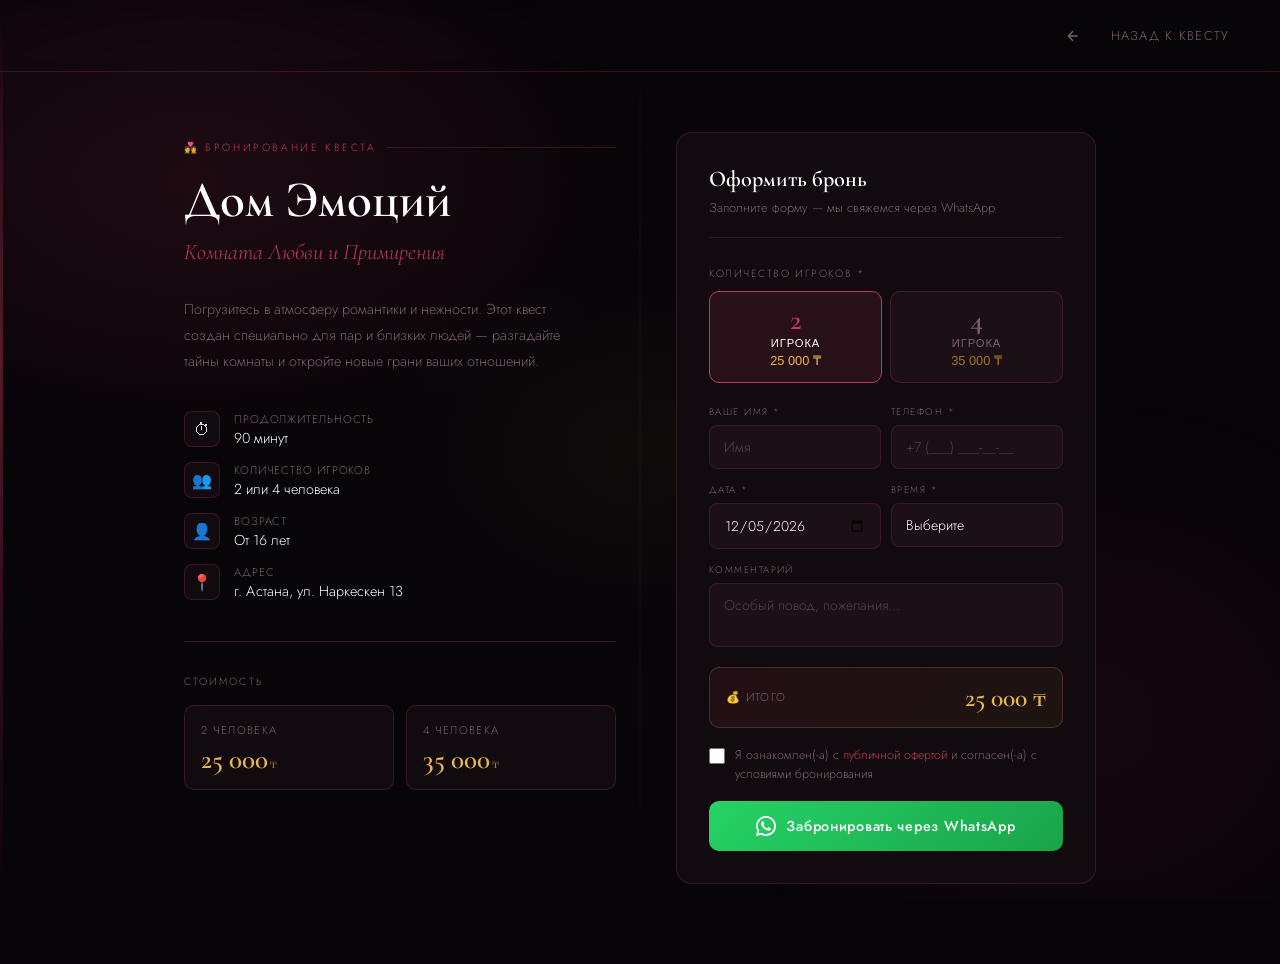
==== emotions-booking.html @ 2774114e "Add files via upload" ====
<!DOCTYPE html>
<html lang="ru">
<head>
  <meta charset="UTF-8">
  <meta name="viewport" content="width=device-width, initial-scale=1.0">
  <title>Бронирование — Дом Эмоций | Epic Quest Astana</title>
  <link rel="preconnect" href="https://fonts.googleapis.com">
  <link href="https://fonts.googleapis.com/css2?family=Cormorant+Garamond:ital,wght@0,400;0,600;1,400&family=Jost:wght@300;400;500;600&display=swap" rel="stylesheet">
  <style>
    /* ── ПЕРЕМЕННЫЕ ── */
    :root {
      --rose:     #c1395b;
      --rose-dim: #8a2040;
      --gold:     #e8b84b;
      --gold-dim: #a07820;
      --bg:       #080509;
      --bg2:      #110a0e;
      --bg3:      #1c1017;
      --border:   rgba(193,57,91,.25);
      --text:     #e8dde2;
      --muted:    #7a6070;
      --white:    #ffffff;
    }

    *, *::before, *::after { box-sizing: border-box; margin: 0; padding: 0; }

    html { scroll-behavior: smooth; }

    body {
      background: var(--bg);
      color: var(--text);
      font-family: 'Jost', sans-serif;
      font-weight: 300;
      min-height: 100vh;
      overflow-x: hidden;
    }

    /* ── ФОН — АТМОСФЕРА ── */
    body::before {
      content: '';
      position: fixed;
      inset: 0;
      background:
        radial-gradient(ellipse 60% 50% at 15% 20%, rgba(193,57,91,.12) 0%, transparent 60%),
        radial-gradient(ellipse 50% 60% at 85% 80%, rgba(120,30,60,.10) 0%, transparent 60%),
        radial-gradient(ellipse 30% 30% at 50% 50%, rgba(232,184,75,.04) 0%, transparent 70%);
      pointer-events: none;
      z-index: 0;
    }

    /* Тонкие линии декора */
    body::after {
      content: '';
      position: fixed;
      top: 0; left: 50%;
      transform: translateX(-50%);
      width: 1px;
      height: 100vh;
      background: linear-gradient(to bottom, transparent, rgba(193,57,91,.15) 30%, rgba(193,57,91,.15) 70%, transparent);
      pointer-events: none;
      z-index: 0;
    }

    /* ── ШАПКА ── */
    .page-header {
      position: relative;
      z-index: 10;
      padding: 24px 40px;
      display: flex;
      align-items: center;
      justify-content: space-between;
      border-bottom: 1px solid var(--border);
      backdrop-filter: blur(8px);
    }

    .logo-link {
      text-decoration: none;
      display: flex;
      align-items: center;
      gap: 12px;
    }

    .logo-icon {
      width: 36px; height: 36px;
      background: var(--rose);
      border-radius: 50%;
      display: flex; align-items: center; justify-content: center;
      font-size: 1rem;
    }

    .logo-text {
      font-family: 'Cormorant Garamond', serif;
      font-size: 1.1rem;
      font-weight: 600;
      color: var(--white);
      letter-spacing: .05em;
    }

    .back-btn {
      display: flex;
      align-items: center;
      gap: 8px;
      color: var(--muted);
      text-decoration: none;
      font-size: .8rem;
      letter-spacing: .1em;
      text-transform: uppercase;
      transition: color .2s;
    }
    .back-btn:hover { color: var(--rose); }
    .back-btn svg { transition: transform .2s; }
    .back-btn:hover svg { transform: translateX(-3px); }

    /* ── ОСНОВНОЙ КОНТЕНТ ── */
    .page-wrap {
      position: relative;
      z-index: 10;
      max-width: 960px;
      margin: 0 auto;
      padding: 60px 24px 80px;
      display: grid;
      grid-template-columns: 1fr 420px;
      gap: 60px;
      align-items: start;
    }

    /* ── ЛЕВАЯ КОЛОНКА — ИНФОРМАЦИЯ ── */
    .info-col {
      padding-top: 8px;
    }

    .eyebrow {
      font-size: .65rem;
      letter-spacing: .25em;
      text-transform: uppercase;
      color: var(--rose);
      margin-bottom: 16px;
      display: flex;
      align-items: center;
      gap: 10px;
    }
    .eyebrow::after {
      content: '';
      flex: 1;
      height: 1px;
      background: var(--border);
    }

    .quest-title {
      font-family: 'Cormorant Garamond', serif;
      font-size: clamp(2.2rem, 4vw, 3.2rem);
      font-weight: 600;
      color: var(--white);
      line-height: 1.15;
      margin-bottom: 8px;
    }

    .quest-subtitle {
      font-family: 'Cormorant Garamond', serif;
      font-size: clamp(1.1rem, 2vw, 1.4rem);
      font-style: italic;
      color: var(--rose);
      margin-bottom: 32px;
    }

    .quest-desc {
      font-size: .9rem;
      color: var(--muted);
      line-height: 1.8;
      margin-bottom: 36px;
      max-width: 380px;
    }

    /* Метаданные */
    .meta-list {
      list-style: none;
      display: flex;
      flex-direction: column;
      gap: 14px;
      margin-bottom: 40px;
    }

    .meta-item {
      display: flex;
      align-items: center;
      gap: 14px;
      font-size: .85rem;
    }

    .meta-icon {
      width: 36px; height: 36px;
      border: 1px solid var(--border);
      border-radius: 8px;
      display: flex; align-items: center; justify-content: center;
      font-size: 1rem;
      flex-shrink: 0;
      background: var(--bg2);
    }

    .meta-label { color: var(--muted); font-size: .7rem; letter-spacing: .08em; text-transform: uppercase; }
    .meta-val   { color: var(--white); font-size: .9rem; margin-top: 1px; }

    /* Разделитель цен */
    .price-showcase {
      border-top: 1px solid var(--border);
      padding-top: 32px;
    }

    .price-showcase-title {
      font-size: .65rem;
      letter-spacing: .2em;
      text-transform: uppercase;
      color: var(--muted);
      margin-bottom: 16px;
    }

    .price-options {
      display: grid;
      grid-template-columns: 1fr 1fr;
      gap: 12px;
    }

    .price-option {
      background: var(--bg2);
      border: 1px solid var(--border);
      border-radius: 10px;
      padding: 16px;
      transition: border-color .2s;
    }
    .price-option:hover { border-color: var(--rose-dim); }

    .price-option-people {
      font-size: .7rem;
      letter-spacing: .12em;
      text-transform: uppercase;
      color: var(--muted);
      margin-bottom: 8px;
    }

    .price-option-amount {
      font-family: 'Cormorant Garamond', serif;
      font-size: 1.7rem;
      font-weight: 600;
      color: var(--gold);
      line-height: 1;
    }

    .price-option-currency {
      font-size: .85rem;
      color: var(--gold-dim);
      margin-left: 2px;
    }

    /* ── ПРАВАЯ КОЛОНКА — ФОРМА ── */
    .form-col {
      background: var(--bg2);
      border: 1px solid var(--border);
      border-radius: 16px;
      padding: 32px;
      position: sticky;
      top: 24px;
    }

    .form-heading {
      font-family: 'Cormorant Garamond', serif;
      font-size: 1.4rem;
      font-weight: 600;
      color: var(--white);
      margin-bottom: 6px;
    }
    .form-subheading {
      font-size: .8rem;
      color: var(--muted);
      margin-bottom: 28px;
      padding-bottom: 20px;
      border-bottom: 1px solid var(--border);
    }

    /* Выбор количества игроков */
    .players-label {
      font-size: .65rem;
      letter-spacing: .15em;
      text-transform: uppercase;
      color: var(--muted);
      margin-bottom: 10px;
    }

    .players-toggle {
      display: grid;
      grid-template-columns: 1fr 1fr;
      gap: 8px;
      margin-bottom: 22px;
    }

    .player-btn {
      background: var(--bg3);
      border: 1px solid var(--border);
      border-radius: 10px;
      padding: 14px 12px;
      cursor: pointer;
      text-align: center;
      transition: all .2s;
      color: var(--muted);
    }
    .player-btn:hover {
      border-color: var(--rose-dim);
      color: var(--text);
    }
    .player-btn.active {
      background: rgba(193,57,91,.12);
      border-color: var(--rose);
      color: var(--white);
    }

    .player-btn-count {
      font-family: 'Cormorant Garamond', serif;
      font-size: 1.8rem;
      font-weight: 600;
      line-height: 1;
      margin-bottom: 2px;
    }
    .player-btn.active .player-btn-count { color: var(--rose); }

    .player-btn-label {
      font-size: .7rem;
      letter-spacing: .08em;
      text-transform: uppercase;
    }

    .player-btn-price {
      font-size: .8rem;
      color: var(--gold-dim);
      margin-top: 4px;
    }
    .player-btn.active .player-btn-price { color: var(--gold); }

    /* Поля */
    .field-row {
      display: grid;
      grid-template-columns: 1fr 1fr;
      gap: 10px;
    }

    .field {
      margin-bottom: 14px;
    }

    .field label {
      display: block;
      font-size: .6rem;
      letter-spacing: .15em;
      text-transform: uppercase;
      color: var(--muted);
      margin-bottom: 6px;
    }

    .field input,
    .field select,
    .field textarea {
      width: 100%;
      background: var(--bg3);
      border: 1px solid rgba(193,57,91,.2);
      border-radius: 8px;
      color: var(--white);
      padding: 11px 14px;
      font-family: 'Jost', sans-serif;
      font-size: .88rem;
      font-weight: 300;
      outline: none;
      transition: border-color .2s, background .2s;
      appearance: none;
    }
    .field input::placeholder,
    .field textarea::placeholder { color: rgba(122,96,112,.6); }
    .field input:focus,
    .field select:focus,
    .field textarea:focus {
      border-color: var(--rose);
      background: rgba(193,57,91,.06);
    }
    .field select option { background: #1c1017; }
    .field textarea { resize: none; }

    /* Итог */
    .price-total-box {
      background: linear-gradient(135deg, rgba(193,57,91,.1), rgba(232,184,75,.06));
      border: 1px solid rgba(232,184,75,.2);
      border-radius: 10px;
      padding: 14px 16px;
      display: flex;
      justify-content: space-between;
      align-items: center;
      margin-bottom: 18px;
    }
    .price-total-label {
      font-size: .7rem;
      letter-spacing: .12em;
      text-transform: uppercase;
      color: var(--muted);
    }
    .price-total-val {
      font-family: 'Cormorant Garamond', serif;
      font-size: 1.6rem;
      font-weight: 600;
      color: var(--gold);
    }

    /* Оферта */
    .agree-row {
      display: flex;
      align-items: flex-start;
      gap: 10px;
      margin-bottom: 18px;
    }
    .agree-row input[type="checkbox"] {
      width: 16px; height: 16px;
      margin-top: 2px;
      accent-color: var(--rose);
      flex-shrink: 0;
      cursor: pointer;
    }
    .agree-row span {
      font-size: .78rem;
      color: var(--muted);
      line-height: 1.5;
    }
    .agree-row a { color: var(--rose); text-decoration: none; }
    .agree-row a:hover { text-decoration: underline; }

    /* Кнопка */
    .btn-book {
      width: 100%;
      padding: 15px;
      background: linear-gradient(135deg, #25d366, #1aa34a);
      color: #fff;
      border: none;
      border-radius: 10px;
      font-family: 'Jost', sans-serif;
      font-size: .9rem;
      font-weight: 500;
      letter-spacing: .05em;
      cursor: pointer;
      display: flex;
      align-items: center;
      justify-content: center;
      gap: 10px;
      transition: opacity .2s, transform .15s;
      position: relative;
      overflow: hidden;
    }
    .btn-book::before {
      content: '';
      position: absolute;
      inset: 0;
      background: linear-gradient(135deg, rgba(255,255,255,.15), transparent);
      opacity: 0;
      transition: opacity .2s;
    }
    .btn-book:hover { opacity: .93; }
    .btn-book:hover::before { opacity: 1; }
    .btn-book:active { transform: scale(.98); }

    /* Ошибка */
    .form-error {
      display: none;
      background: rgba(180,20,50,.15);
      border: 1px solid rgba(193,57,91,.4);
      border-radius: 8px;
      color: #ff9999;
      font-size: .8rem;
      padding: 10px 14px;
      margin-bottom: 14px;
    }
    .form-error.show { display: block; }

    /* ── ДЕКОРАТИВНАЯ ЛИНИЯ СЛЕВА ── */
    .deco-line {
      position: fixed;
      left: 0; top: 0; bottom: 0;
      width: 3px;
      background: linear-gradient(to bottom, transparent, var(--rose) 40%, var(--rose-dim) 60%, transparent);
      opacity: .4;
      z-index: 1;
    }

    /* ── АНИМАЦИИ ВХОДА ── */
    @keyframes fadeUp {
      from { opacity: 0; transform: translateY(20px); }
      to   { opacity: 1; transform: translateY(0); }
    }

    .info-col  { animation: fadeUp .6s ease both; }
    .form-col  { animation: fadeUp .6s .15s ease both; }

    /* ── АДАПТИВ ── */
    @media (max-width: 820px) {
      .page-wrap {
        grid-template-columns: 1fr;
        gap: 40px;
        padding: 40px 20px 60px;
      }
      .form-col { position: static; }
      .page-header { padding: 20px; }
    }

    @media (max-width: 480px) {
      .price-options { grid-template-columns: 1fr; }
      .field-row     { grid-template-columns: 1fr; }
      .quest-title   { font-size: 2rem; }
    }
  </style>
</head>
<body>

<div class="deco-line"></div>

<!-- ШАПКА -->
<header class="page-header">
  <a href="quest.html?id=emotions" class="back-btn">
    <svg width="16" height="16" viewBox="0 0 24 24" fill="none" stroke="currentColor" stroke-width="2">
      <path d="M19 12H5M12 5l-7 7 7 7"/>
    </svg>
    Назад к квесту
  </a>
</header>

<!-- ОСНОВНОЙ КОНТЕНТ -->
<main class="page-wrap">

  <!-- ЛЕВАЯ КОЛОНКА -->
  <div class="info-col">
    <p class="eyebrow">💑 Бронирование квеста</p>

    <h1 class="quest-title">Дом Эмоций</h1>
    <p class="quest-subtitle">Комната Любви и Примирения</p>

    <p class="quest-desc">
      Погрузитесь в атмосферу романтики и нежности. Этот квест создан специально для пар
      и близких людей — разгадайте тайны комнаты и откройте новые грани ваших отношений.
    </p>

    <ul class="meta-list">
      <li class="meta-item">
        <div class="meta-icon">⏱</div>
        <div>
          <div class="meta-label">Продолжительность</div>
          <div class="meta-val">90 минут</div>
        </div>
      </li>
      <li class="meta-item">
        <div class="meta-icon">👥</div>
        <div>
          <div class="meta-label">Количество игроков</div>
          <div class="meta-val">2 или 4 человека</div>
        </div>
      </li>
      <li class="meta-item">
        <div class="meta-icon">👤</div>
        <div>
          <div class="meta-label">Возраст</div>
          <div class="meta-val">От 16 лет</div>
        </div>
      </li>
      <li class="meta-item">
        <div class="meta-icon">📍</div>
        <div>
          <div class="meta-label">Адрес</div>
          <div class="meta-val">г. Астана, ул. Наркескен 13</div>
        </div>
      </li>
    </ul>

    <div class="price-showcase">
      <p class="price-showcase-title">Стоимость</p>
      <div class="price-options">
        <div class="price-option">
          <div class="price-option-people">2 человека</div>
          <div class="price-option-amount">25 000<span class="price-option-currency">₸</span></div>
        </div>
        <div class="price-option">
          <div class="price-option-people">4 человека</div>
          <div class="price-option-amount">35 000<span class="price-option-currency">₸</span></div>
        </div>
      </div>
    </div>
  </div>

  <!-- ПРАВАЯ КОЛОНКА — ФОРМА -->
  <div class="form-col">
    <h2 class="form-heading">Оформить бронь</h2>
    <p class="form-subheading">Заполните форму — мы свяжемся через WhatsApp</p>

    <!-- Выбор игроков -->
    <p class="players-label">Количество игроков *</p>
    <div class="players-toggle">
      <button class="player-btn active" id="btn2" onclick="selectPlayers(2)">
        <div class="player-btn-count">2</div>
        <div class="player-btn-label">игрока</div>
        <div class="player-btn-price">25 000 ₸</div>
      </button>
      <button class="player-btn" id="btn4" onclick="selectPlayers(4)">
        <div class="player-btn-count">4</div>
        <div class="player-btn-label">игрока</div>
        <div class="player-btn-price">35 000 ₸</div>
      </button>
    </div>

    <input type="hidden" id="fPlayers" value="2">

    <!-- Имя и телефон -->
    <div class="field-row">
      <div class="field">
        <label for="fName">Ваше имя *</label>
        <input type="text" id="fName" placeholder="Имя" autocomplete="given-name">
      </div>
      <div class="field">
        <label for="fPhone">Телефон *</label>
        <input type="tel" id="fPhone" placeholder="+7 (___) ___-__-__"
               oninput="formatPhone(this)" autocomplete="tel">
      </div>
    </div>

    <!-- Дата и время -->
    <div class="field-row">
      <div class="field">
        <label for="fDate">Дата *</label>
        <input type="date" id="fDate">
      </div>
      <div class="field">
        <label for="fTime">Время *</label>
        <select id="fTime">
          <option value="">Выберите</option>
          <option>10:00</option><option>11:00</option><option>12:00</option>
            <option>13:00</option><option>14:00</option><option>15:00</option>
            <option>16:00</option><option>17:00</option><option>18:00</option>
            <option>19:00</option><option>20:00</option><option>21:00</option>
            <option>22:00</option><option>23:00</option><option>00:00</option>
            <option>01:00</option><option>02:00</option><option>03:00</option>
        </select>
      </div>
    </div>

    <!-- Комментарий -->
    <div class="field">
      <label for="fComment">Комментарий</label>
      <textarea id="fComment" placeholder="Особый повод, пожелания..." rows="2"></textarea>
    </div>

    <!-- Итог -->
    <div class="price-total-box">
      <span class="price-total-label">💰 Итого</span>
      <span class="price-total-val" id="priceTotal">25 000 ₸</span>
    </div>

    <!-- Ошибка -->
    <div class="form-error" id="formError"></div>

    <!-- Оферта -->
    <div class="agree-row">
      <input type="checkbox" id="agreeCheck">
      <span>Я ознакомлен(-а) с <a href="oferta.html" target="_blank">публичной офертой</a> и согласен(-а) с условиями бронирования</span>
    </div>

    <!-- Кнопка -->
    <button class="btn-book" onclick="sendWhatsApp()">
      <svg width="20" height="20" viewBox="0 0 24 24" fill="currentColor">
        <path d="M17.472 14.382c-.297-.149-1.758-.867-2.03-.967-.273-.099-.471-.148-.67.15-.197.297-.767.966-.94 1.164-.173.199-.347.223-.644.075-.297-.15-1.255-.463-2.39-1.475-.883-.788-1.48-1.761-1.653-2.059-.173-.297-.018-.458.13-.606.134-.133.298-.347.446-.52.149-.174.198-.298.298-.497.099-.198.05-.371-.025-.52-.075-.149-.669-1.612-.916-2.207-.242-.579-.487-.5-.669-.51-.173-.008-.371-.01-.57-.01-.198 0-.52.074-.792.372-.272.297-1.04 1.016-1.04 2.479 0 1.462 1.065 2.875 1.213 3.074.149.198 2.096 3.2 5.077 4.487.709.306 1.262.489 1.694.625.712.227 1.36.195 1.871.118.571-.085 1.758-.719 2.006-1.413.248-.694.248-1.289.173-1.413-.074-.124-.272-.198-.57-.347z"/>
        <path d="M12 0C5.373 0 0 5.373 0 12c0 2.123.554 4.117 1.528 5.847L0 24l6.335-1.509A11.946 11.946 0 0012 24c6.627 0 12-5.373 12-12S18.627 0 12 0zm0 21.818a9.818 9.818 0 01-5.006-1.371l-.36-.214-3.732.889.936-3.617-.235-.372A9.818 9.818 0 1112 21.818z"/>
      </svg>
      Забронировать через WhatsApp
    </button>
  </div>

</main>

<script>
  // ── КОНСТАНТЫ ──
  const WA_NUMBER = '77782836670';
  const PRICES    = { 2: 25000, 4: 35000 };

  // ── ИНИТ ──
  document.addEventListener('DOMContentLoaded', () => {
    const today = new Date().toISOString().split('T')[0];
    const dateInput = document.getElementById('fDate');
    dateInput.min = today;
    dateInput.value = today;
  });

  // ── ВЫБОР ИГРОКОВ ──
  function selectPlayers(n) {
    document.getElementById('fPlayers').value = n;
    document.getElementById('btn2').classList.toggle('active', n === 2);
    document.getElementById('btn4').classList.toggle('active', n === 4);
    document.getElementById('priceTotal').textContent = fmt(PRICES[n]) + ' ₸';
  }

  // ── ФОРМАТИРОВАНИЕ ТЕЛЕФОНА ──
  function formatPhone(input) {
    let v = input.value.replace(/\D/g, '');
    if (!v) { input.value = ''; input.style.borderColor = ''; return; }
    if (v[0] === '8') v = '7' + v.slice(1);
    let r = '';
    if (v[0] === '7') {
      v = v.slice(0, 11);
      r = '+7';
      if (v.length > 1) r += ' (' + v.slice(1, 4);
      if (v.length >= 5) r += ') ' + v.slice(4, 7);
      if (v.length >= 8) r += '-' + v.slice(7, 9);
      if (v.length >= 10) r += '-' + v.slice(9, 11);
    } else {
      r = '+' + v.slice(0, 15);
    }
    input.value = r;
    const digits = v.replace(/\D/g, '');
    input.style.borderColor = digits.length >= 11 ? '#2a7a3a' : '#cc1111';
  }

  // ── ФОРМАТИРОВАНИЕ ЧИСЛА ──
  function fmt(n) {
    return n.toLocaleString('ru-RU');
  }

  // ── ФОРМАТИРОВАНИЕ ДАТЫ ──
  function formatDate(str) {
    if (!str) return '';
    return new Date(str + 'T00:00:00').toLocaleDateString('ru-RU', {
      day: 'numeric', month: 'long', year: 'numeric'
    });
  }

  // ── ОШИБКА ──
  function showError(msg) {
    const el = document.getElementById('formError');
    el.textContent = msg;
    el.classList.add('show');
    clearTimeout(el._t);
    el._t = setTimeout(() => el.classList.remove('show'), 4000);
  }

  // ── ОТПРАВКА В WHATSAPP ──
  function sendWhatsApp() {
    const name    = document.getElementById('fName').value.trim();
    const phone   = document.getElementById('fPhone').value.trim();
    const date    = document.getElementById('fDate').value;
    const time    = document.getElementById('fTime').value;
    const players = parseInt(document.getElementById('fPlayers').value);
    const comment = document.getElementById('fComment').value.trim();
    const agree   = document.getElementById('agreeCheck').checked;

    if (!name)                                return showError('Введите ваше имя');
    if (phone.replace(/\D/g,'').length < 10)  return showError('Введите корректный номер телефона');
    if (!date)                                return showError('Выберите дату');
    if (!time)                                return showError('Выберите время');
    if (!agree)                               return showError('Примите публичную оферту');

    const price = PRICES[players] ?? 0;

    let msg = `*Здравствуйте, хочу забронировать квест*\n\n`;
    msg += `Квест: *Дом Эмоций: Комната Любви и Примирения*\n`;
    msg += `Имя: ${name}\nТелефон: ${phone}\n`;
    msg += `Дата: ${formatDate(date)}\nВремя: ${time}\nИгроков: ${players}\n`;
    msg += `Стоимость: ${fmt(price)} тг\n`;
    if (comment) msg += `Комментарий: ${comment}\n`;
    msg += `\nС офертой ознакомлен(-а).`;

    window.location.href = `https://wa.me/${WA_NUMBER}?text=${encodeURIComponent(msg)}`;
  }
</script>
</body>
</html>
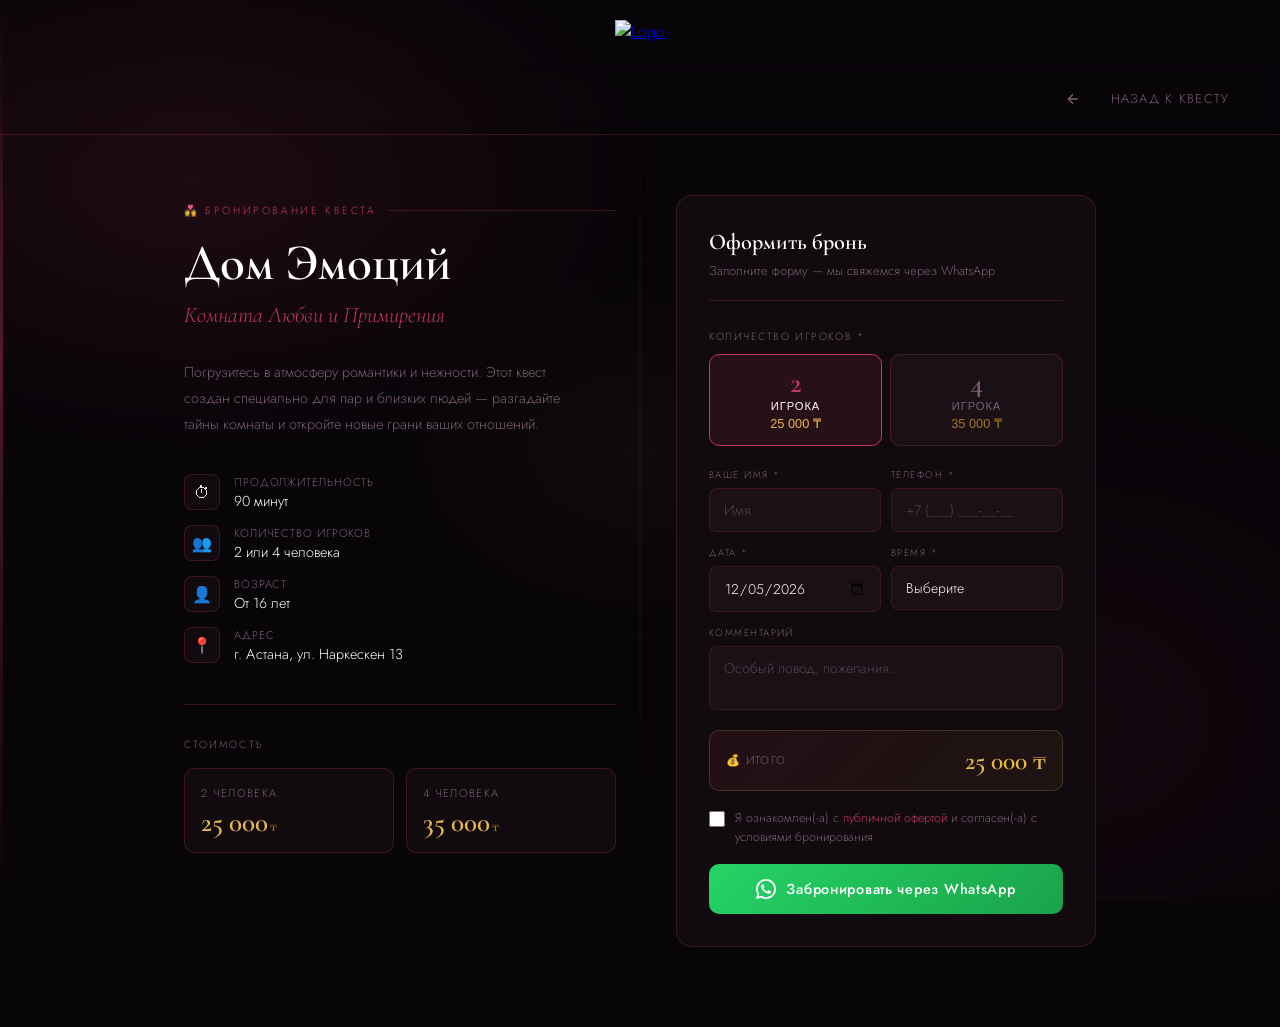
==== commit 129a30e7: "Update emotions-booking.html" ====
--- a/emotions-booking.html
+++ b/emotions-booking.html
@@ -7,6 +7,14 @@
   <link rel="preconnect" href="https://fonts.googleapis.com">
   <link href="https://fonts.googleapis.com/css2?family=Cormorant+Garamond:ital,wght@0,400;0,600;1,400&family=Jost:wght@300;400;500;600&display=swap" rel="stylesheet">
   <style>
+	  .logo {
+  width: 120px;
+}
+
+header {
+  text-align: center;
+  padding: 20px;
+}
     /* ── ПЕРЕМЕННЫЕ ── */
     :root {
       --rose:     #c1395b;
@@ -511,6 +519,15 @@
   </style>
 </head>
 <body>
+	<body>
+
+<header>
+  <a href="index.html">
+    <img src="logo.png" alt="Logo" class="logo">
+  </a>
+</header>
+
+<!-- дальше уже твой сайт -->
 
 <div class="deco-line"></div>
 
@@ -767,4 +784,4 @@
   }
 </script>
 </body>
-</html>+</html>
